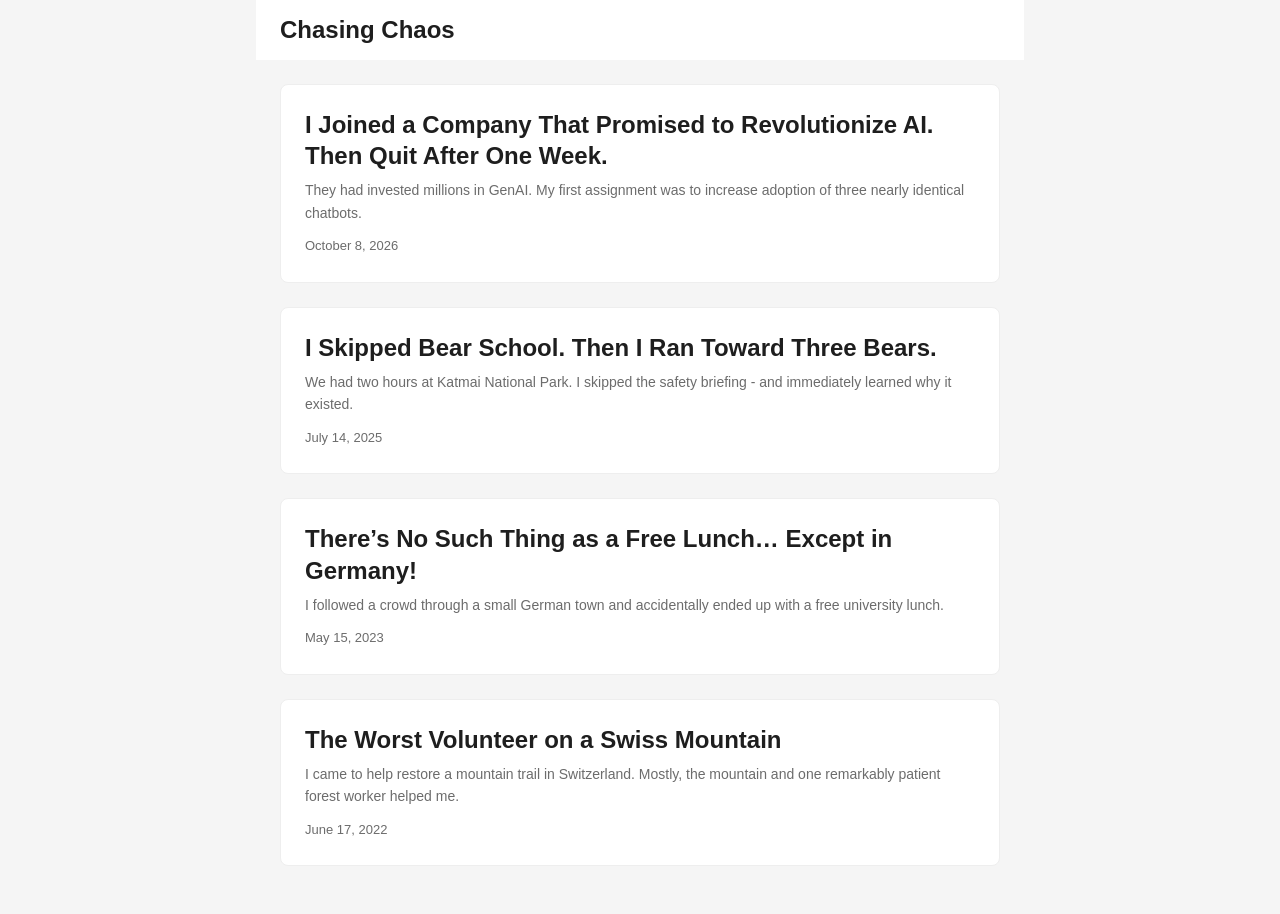
==== index.html @ 2320aa9e "Publish Swiss mountain volunteer story" ====
<!doctype html>
<html lang="en">
<head>
  <meta charset="utf-8">
  <meta name="viewport" content="width=device-width, initial-scale=1">
  <meta name="description" content="Chasing Chaos - essays and notes.">
  <meta name="theme-color" content="#f7f5ef">
  <title>Chasing Chaos</title>
  <link rel="icon" type="image/svg+xml" href="data:image/svg+xml,%3Csvg xmlns='http://www.w3.org/2000/svg' viewBox='0 0 64 64'%3E%3Crect width='64' height='64' rx='12' fill='%23181715'/%3E%3Cpath d='M18 38c8-22 21-22 28-12-7-2-13 2-15 9 7-5 13-3 15 4-11-4-17 9-28-1Z' fill='%23f7f5ef'/%3E%3C/svg%3E">
  <link rel="stylesheet" href="styles.css?v=2">
</head>
<body class="list">
  <header class="site-header">
    <a class="wordmark" href="./" aria-label="Chasing Chaos home">Chasing Chaos</a>
  </header>

  <main>
    <section class="posts" aria-label="Posts">
      <article class="post-card">
        <a class="post-link" href="posts/i-joined-a-company-that-promised-to-revolutionize-ai.html">
          <div class="post-copy">
            <h1>I Joined a Company That Promised to Revolutionize AI. Then Quit After One Week.</h1>
            <p>They had invested millions in GenAI. My first assignment was to increase adoption of three nearly identical chatbots.</p>
            <time datetime="2026-10-08">October 8, 2026</time>
          </div>
        </a>
      </article>

      <article class="post-card">
        <a class="post-link" href="posts/i-skipped-bear-school.html">
          <div class="post-copy">
            <h1>I Skipped Bear School. Then I Ran Toward Three Bears.</h1>
            <p>We had two hours at Katmai National Park. I skipped the safety briefing - and immediately learned why it existed.</p>
            <time datetime="2025-07-14">July 14, 2025</time>
          </div>
        </a>
      </article>

      <article class="post-card">
        <a class="post-link" href="posts/free-lunch-in-germany.html">
          <div class="post-copy">
            <h1>There’s No Such Thing as a Free Lunch… Except in Germany!</h1>
            <p>I followed a crowd through a small German town and accidentally ended up with a free university lunch.</p>
            <time datetime="2023-05-15">May 15, 2023</time>
          </div>
        </a>
      </article>

      <article class="post-card">
        <a class="post-link" href="posts/the-worst-volunteer-on-a-swiss-mountain.html">
          <div class="post-copy">
            <h1>The Worst Volunteer on a Swiss Mountain</h1>
            <p>I came to help restore a mountain trail in Switzerland. Mostly, the mountain and one remarkably patient forest worker helped me.</p>
            <time datetime="2022-06-17">June 17, 2022</time>
          </div>
        </a>
      </article>
    </section>
  </main>
</body>
</html>
---- styles.css ----
:root {
  color-scheme: light;
  --gap: 24px;
  --content-gap: 20px;
  --main-width: 720px;
  --header-height: 60px;
  --radius: 8px;
  --theme: rgb(255, 255, 255);
  --entry: rgb(255, 255, 255);
  --primary: rgb(30, 30, 30);
  --secondary: rgb(108, 108, 108);
  --code-bg: rgb(245, 245, 245);
  --border: rgb(238, 238, 238);
}

*,
*::before,
*::after { box-sizing: border-box; }

html {
  font-size: 16px;
  -webkit-tap-highlight-color: transparent;
}

body {
  margin: 0;
  min-height: 100vh;
  color: var(--primary);
  background: var(--theme);
  font-family: -apple-system, BlinkMacSystemFont, "Segoe UI", Roboto, Oxygen,
    Ubuntu, Cantarell, "Open Sans", "Helvetica Neue", sans-serif;
  font-size: 16px;
  line-height: 1.6;
  word-break: break-word;
}

body.list { background: var(--code-bg); }

a {
  color: var(--primary);
  text-decoration: none;
}

.site-header {
  height: var(--header-height);
  background: var(--theme);
}

.site-header,
main {
  width: 100%;
  margin-inline: auto;
  padding-inline: var(--gap);
}

.site-header {
  display: flex;
  align-items: center;
  max-width: calc(var(--main-width) + var(--gap) * 2);
}

.wordmark {
  display: block;
  font-size: 24px;
  font-weight: 700;
  line-height: var(--header-height);
}

.wordmark:focus-visible,
.post-link:focus-visible {
  outline: 2px solid var(--primary);
  outline-offset: 4px;
}

main {
  position: relative;
  min-height: calc(100vh - var(--header-height));
  max-width: calc(var(--main-width) + var(--gap) * 2);
  padding-top: var(--gap);
  padding-bottom: var(--gap);
}

.posts { width: 100%; }

.post-card {
  position: relative;
  margin-bottom: var(--gap);
  padding: var(--gap);
  background: var(--entry);
  border: 1px solid var(--border);
  border-radius: var(--radius);
  transition: transform 0.1s;
}

.post-card:active { transform: scale(0.96); }

.post-link { display: block; }

.post-copy h1 {
  margin: 0;
  font-size: 24px;
  font-weight: 700;
  line-height: 1.3;
}

.post-copy p {
  display: -webkit-box;
  overflow: hidden;
  margin: 8px 0;
  color: var(--secondary);
  font-size: 14px;
  line-height: 1.6;
  -webkit-box-orient: vertical;
  -webkit-line-clamp: 2;
}

time {
  color: var(--secondary);
  font-size: 13px;
}

@media (max-width: 768px) {
  :root { --gap: 14px; }
}

@media (prefers-reduced-motion: reduce) {
  * { transition: none !important; }
}
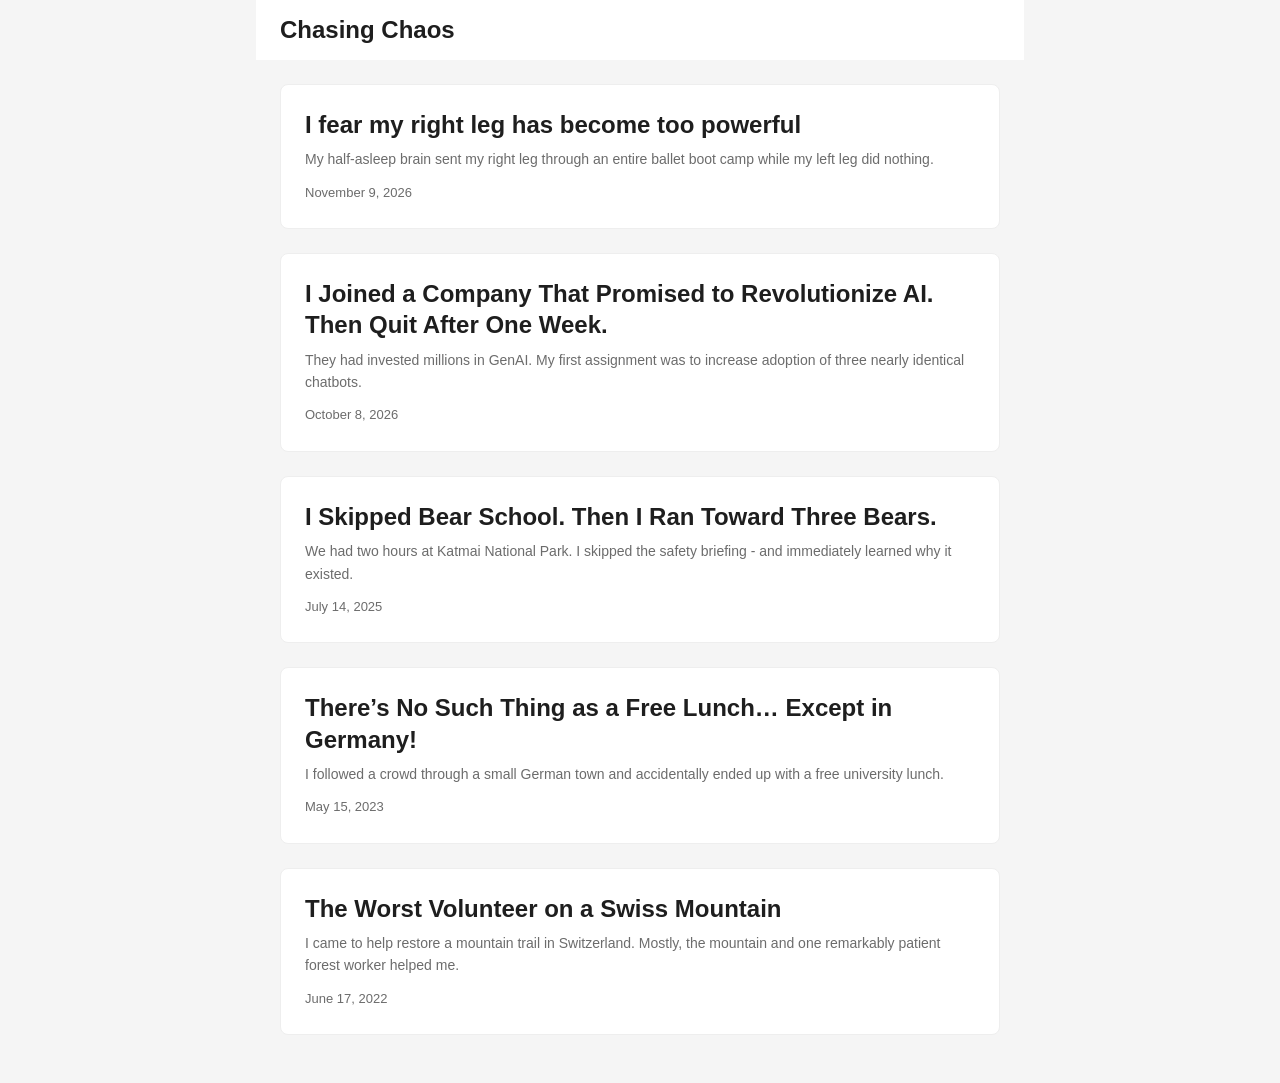
==== commit 1dffc897: "Publish ballet right leg story" ====
--- a/index.html
+++ b/index.html
@@ -16,6 +16,16 @@
 
   <main>
     <section class="posts" aria-label="Posts">
+      <article class="post-card">
+        <a class="post-link" href="posts/i-fear-my-right-leg-has-become-too-powerful.html">
+          <div class="post-copy">
+            <h1>I fear my right leg has become too powerful</h1>
+            <p>My half-asleep brain sent my right leg through an entire ballet boot camp while my left leg did nothing.</p>
+            <time datetime="2026-11-09">November 9, 2026</time>
+          </div>
+        </a>
+      </article>
+
       <article class="post-card">
         <a class="post-link" href="posts/i-joined-a-company-that-promised-to-revolutionize-ai.html">
           <div class="post-copy">
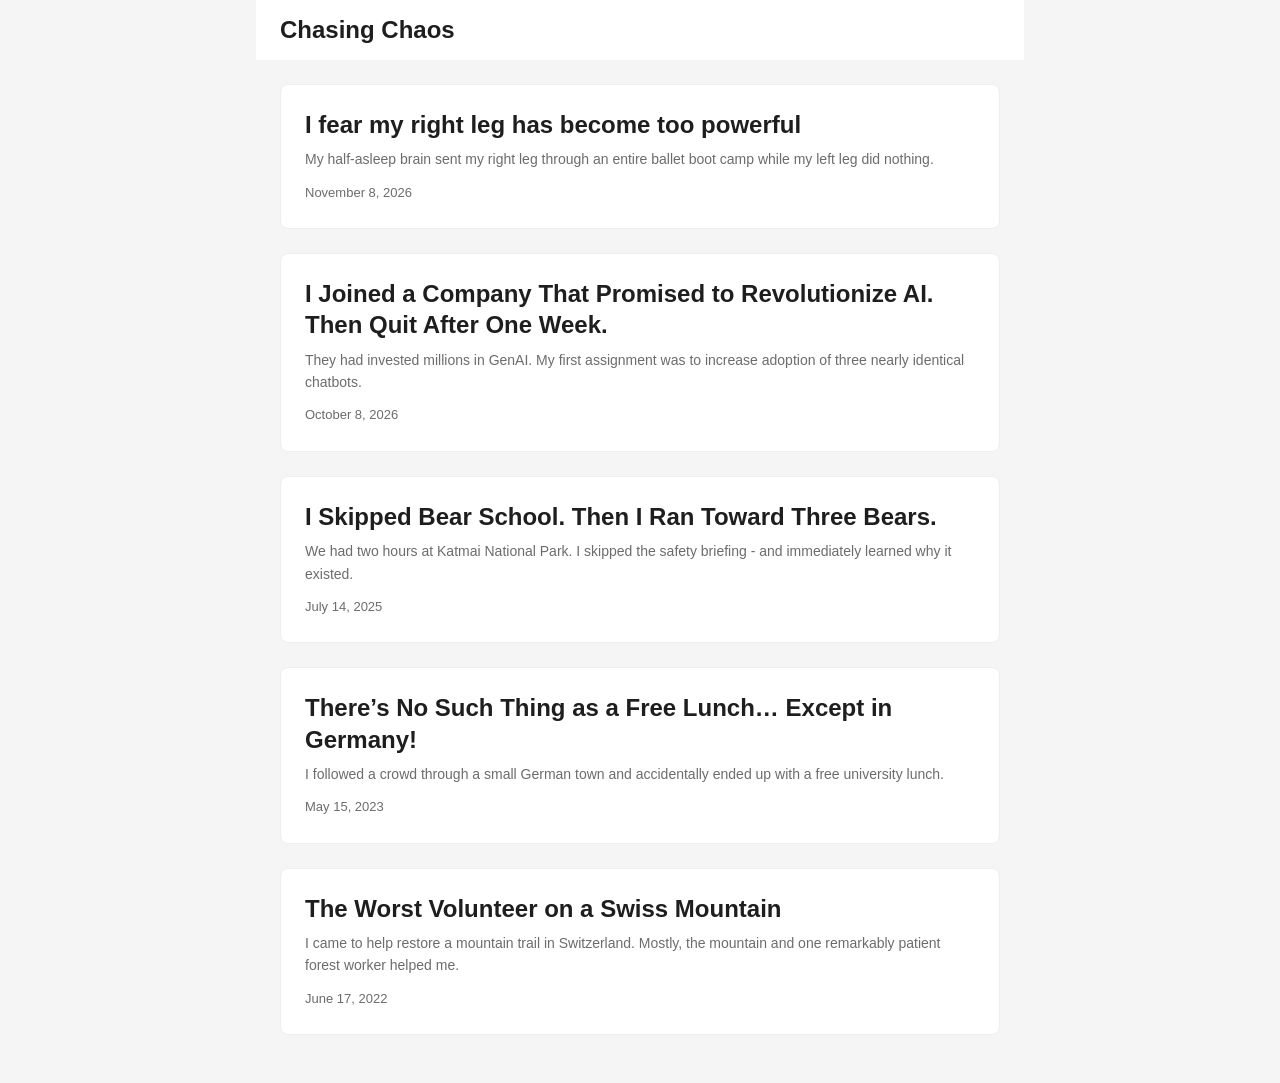
==== commit 0c34094e: "Correct ballet story date to November 8" ====
--- a/index.html
+++ b/index.html
@@ -21,7 +21,7 @@
           <div class="post-copy">
             <h1>I fear my right leg has become too powerful</h1>
             <p>My half-asleep brain sent my right leg through an entire ballet boot camp while my left leg did nothing.</p>
-            <time datetime="2026-11-09">November 9, 2026</time>
+            <time datetime="2026-11-08">November 8, 2026</time>
           </div>
         </a>
       </article>
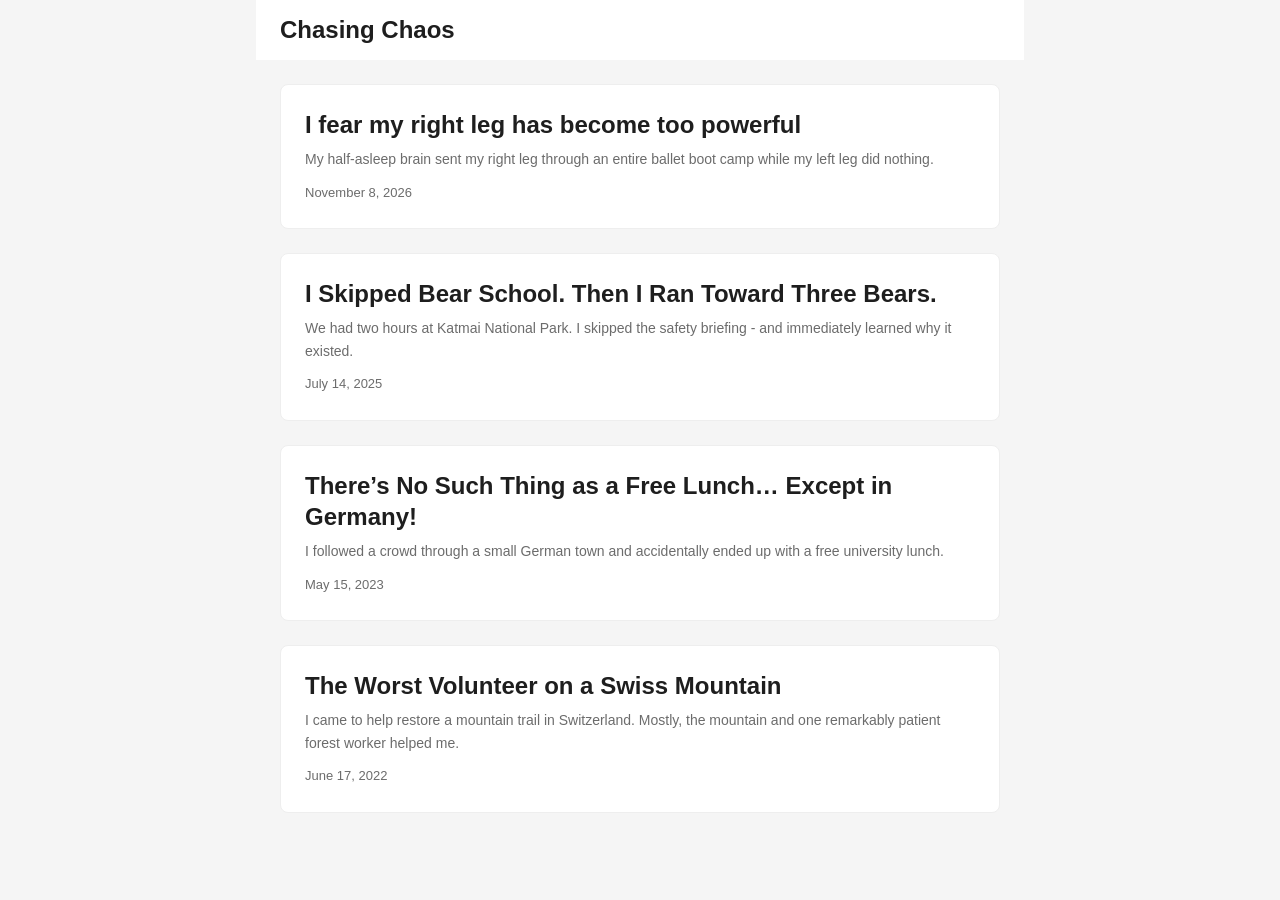
==== commit 45e2b976: "Remove deleted AI company story from production" ====
--- a/index.html
+++ b/index.html
@@ -26,17 +26,7 @@
         </a>
       </article>
 
-      <article class="post-card">
-        <a class="post-link" href="posts/i-joined-a-company-that-promised-to-revolutionize-ai.html">
-          <div class="post-copy">
-            <h1>I Joined a Company That Promised to Revolutionize AI. Then Quit After One Week.</h1>
-            <p>They had invested millions in GenAI. My first assignment was to increase adoption of three nearly identical chatbots.</p>
-            <time datetime="2026-10-08">October 8, 2026</time>
-          </div>
-        </a>
-      </article>
-
-      <article class="post-card">
+<article class="post-card">
         <a class="post-link" href="posts/i-skipped-bear-school.html">
           <div class="post-copy">
             <h1>I Skipped Bear School. Then I Ran Toward Three Bears.</h1>
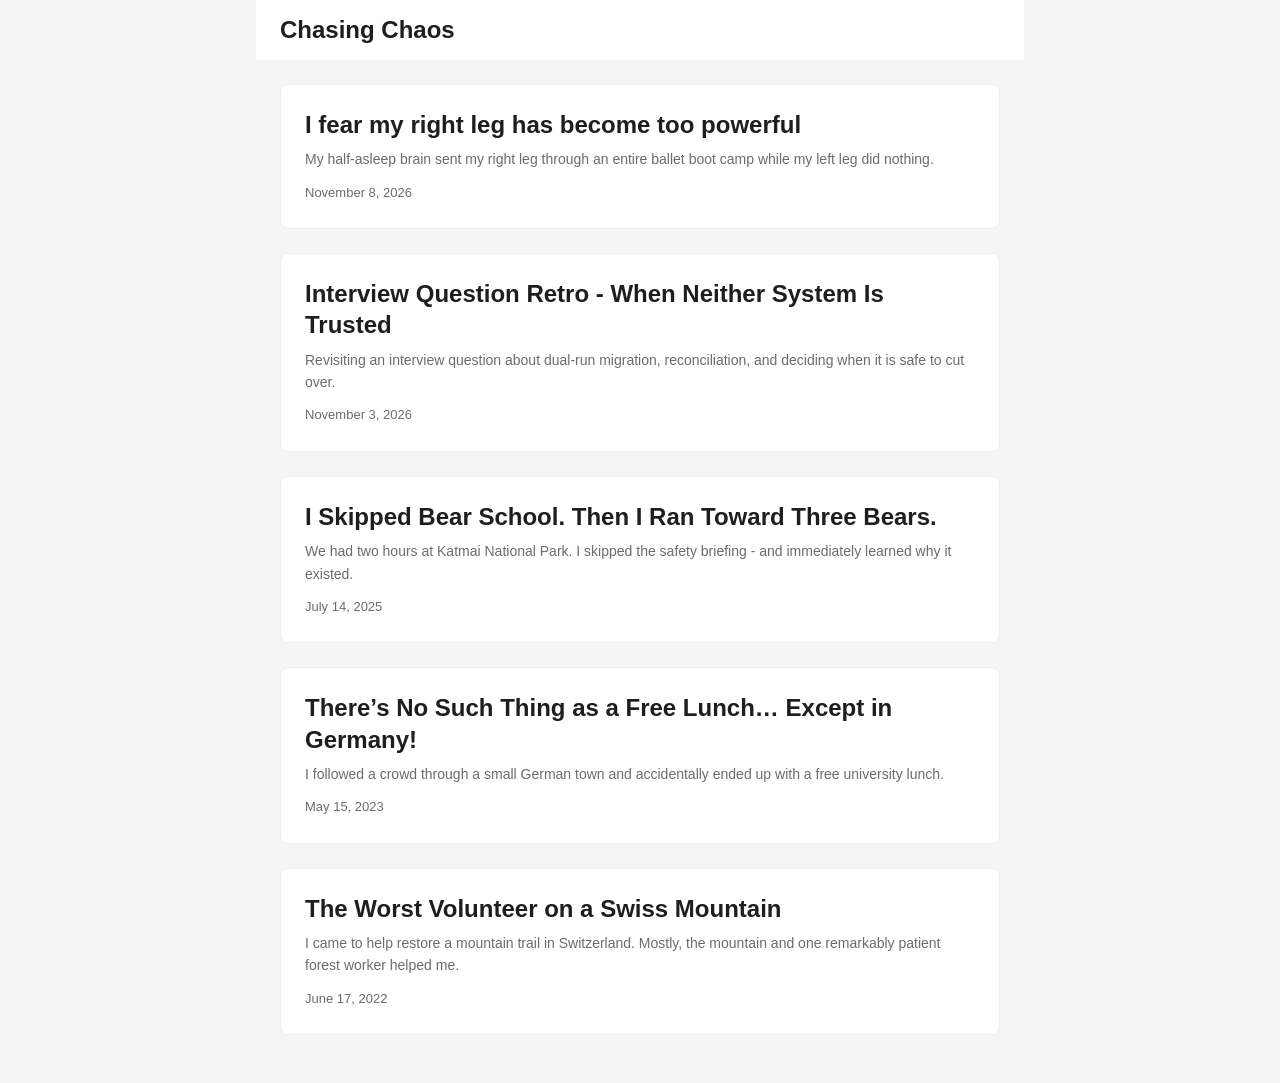
==== commit 31cb9378: "Publish interview question recap" ====
--- a/index.html
+++ b/index.html
@@ -27,6 +27,16 @@
       </article>
 
 <article class="post-card">
+        <a class="post-link" href="posts/when-neither-system-is-trusted.html">
+          <div class="post-copy">
+            <h1>Interview Question Retro - When Neither System Is Trusted</h1>
+            <p>Revisiting an interview question about dual-run migration, reconciliation, and deciding when it is safe to cut over.</p>
+            <time datetime="2026-11-03">November 3, 2026</time>
+          </div>
+        </a>
+      </article>
+
+      <article class="post-card">
         <a class="post-link" href="posts/i-skipped-bear-school.html">
           <div class="post-copy">
             <h1>I Skipped Bear School. Then I Ran Toward Three Bears.</h1>
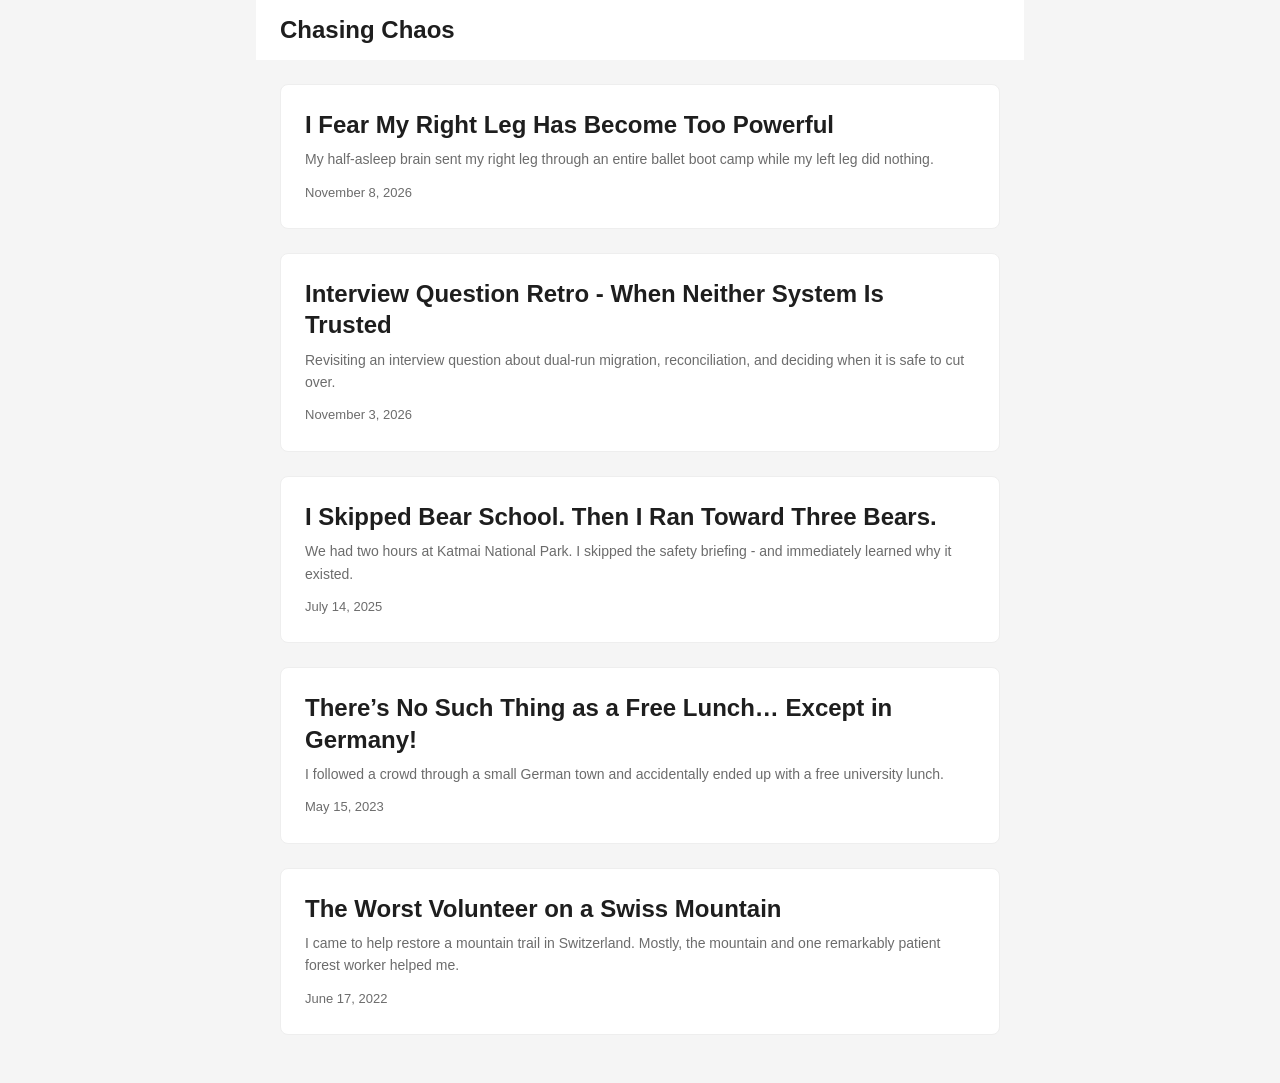
==== commit e8d3c36a: "Capitalize ballet story title" ====
--- a/index.html
+++ b/index.html
@@ -19,7 +19,7 @@
       <article class="post-card">
         <a class="post-link" href="posts/i-fear-my-right-leg-has-become-too-powerful.html">
           <div class="post-copy">
-            <h1>I fear my right leg has become too powerful</h1>
+            <h1>I Fear My Right Leg Has Become Too Powerful</h1>
             <p>My half-asleep brain sent my right leg through an entire ballet boot camp while my left leg did nothing.</p>
             <time datetime="2026-11-08">November 8, 2026</time>
           </div>
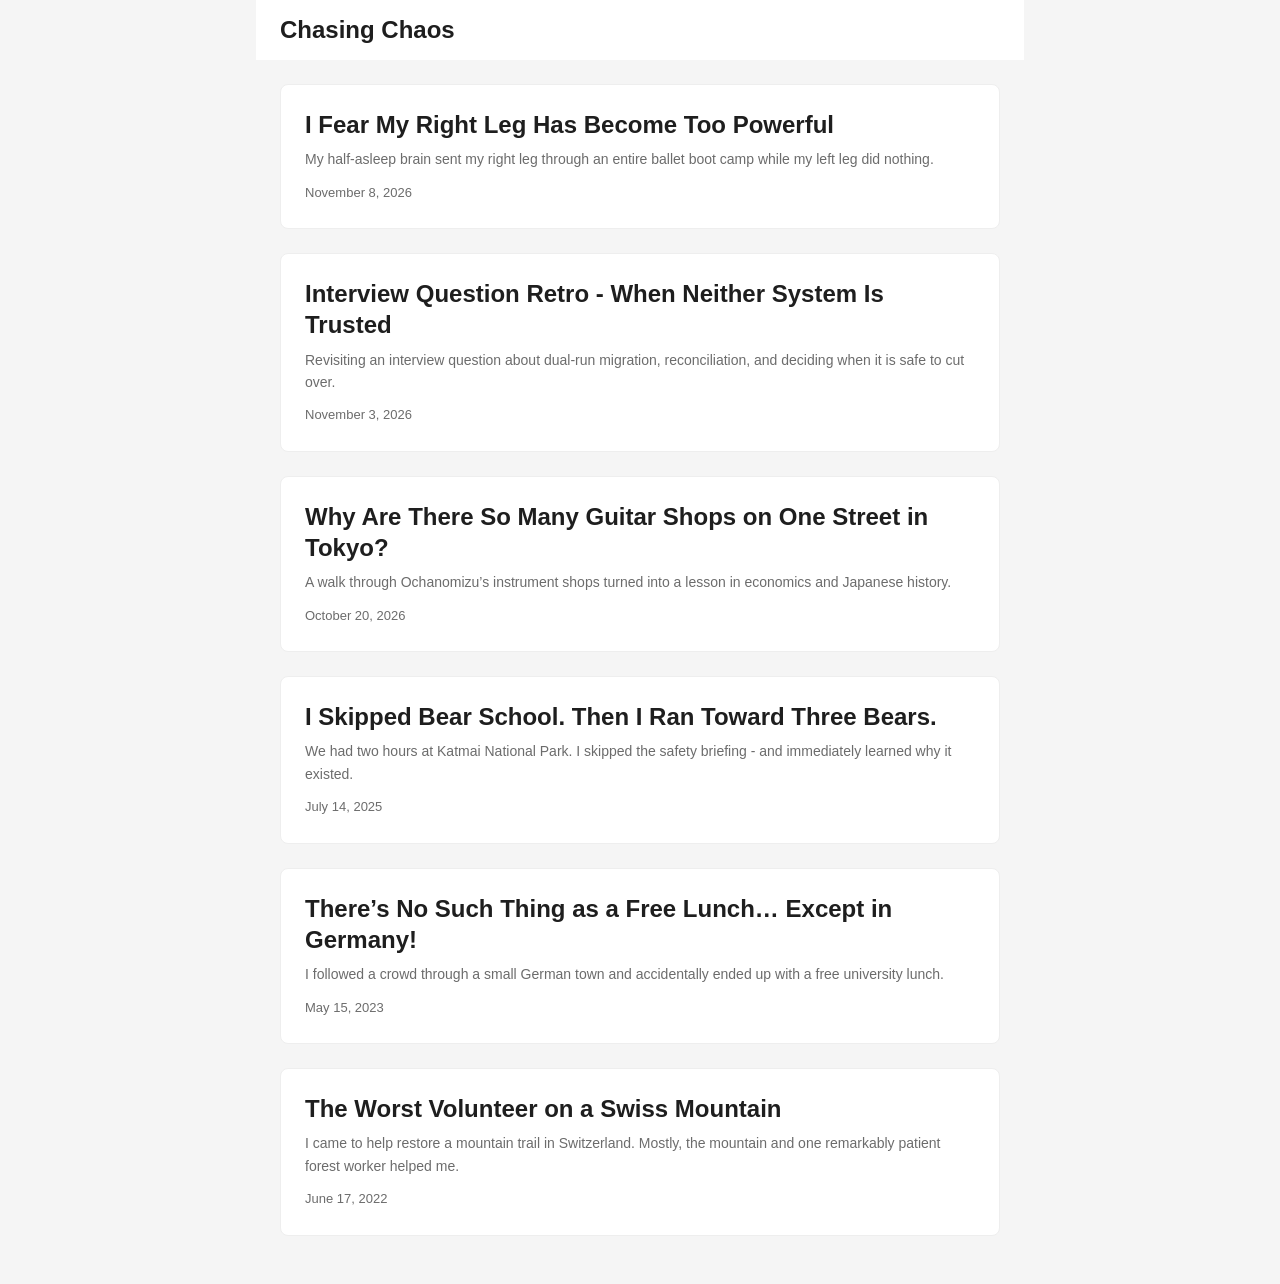
==== commit 37926b26: "Publish Ochanomizu instrument shop story with photos" ====
--- a/index.html
+++ b/index.html
@@ -37,6 +37,16 @@
       </article>
 
       <article class="post-card">
+        <a class="post-link" href="posts/why-are-there-so-many-guitar-shops-on-one-street-in-tokyo.html">
+          <div class="post-copy">
+            <h1>Why Are There So Many Guitar Shops on One Street in Tokyo?</h1>
+            <p>A walk through Ochanomizu’s instrument shops turned into a lesson in economics and Japanese history.</p>
+            <time datetime="2026-10-20">October 20, 2026</time>
+          </div>
+        </a>
+      </article>
+
+      <article class="post-card">
         <a class="post-link" href="posts/i-skipped-bear-school.html">
           <div class="post-copy">
             <h1>I Skipped Bear School. Then I Ran Toward Three Bears.</h1>
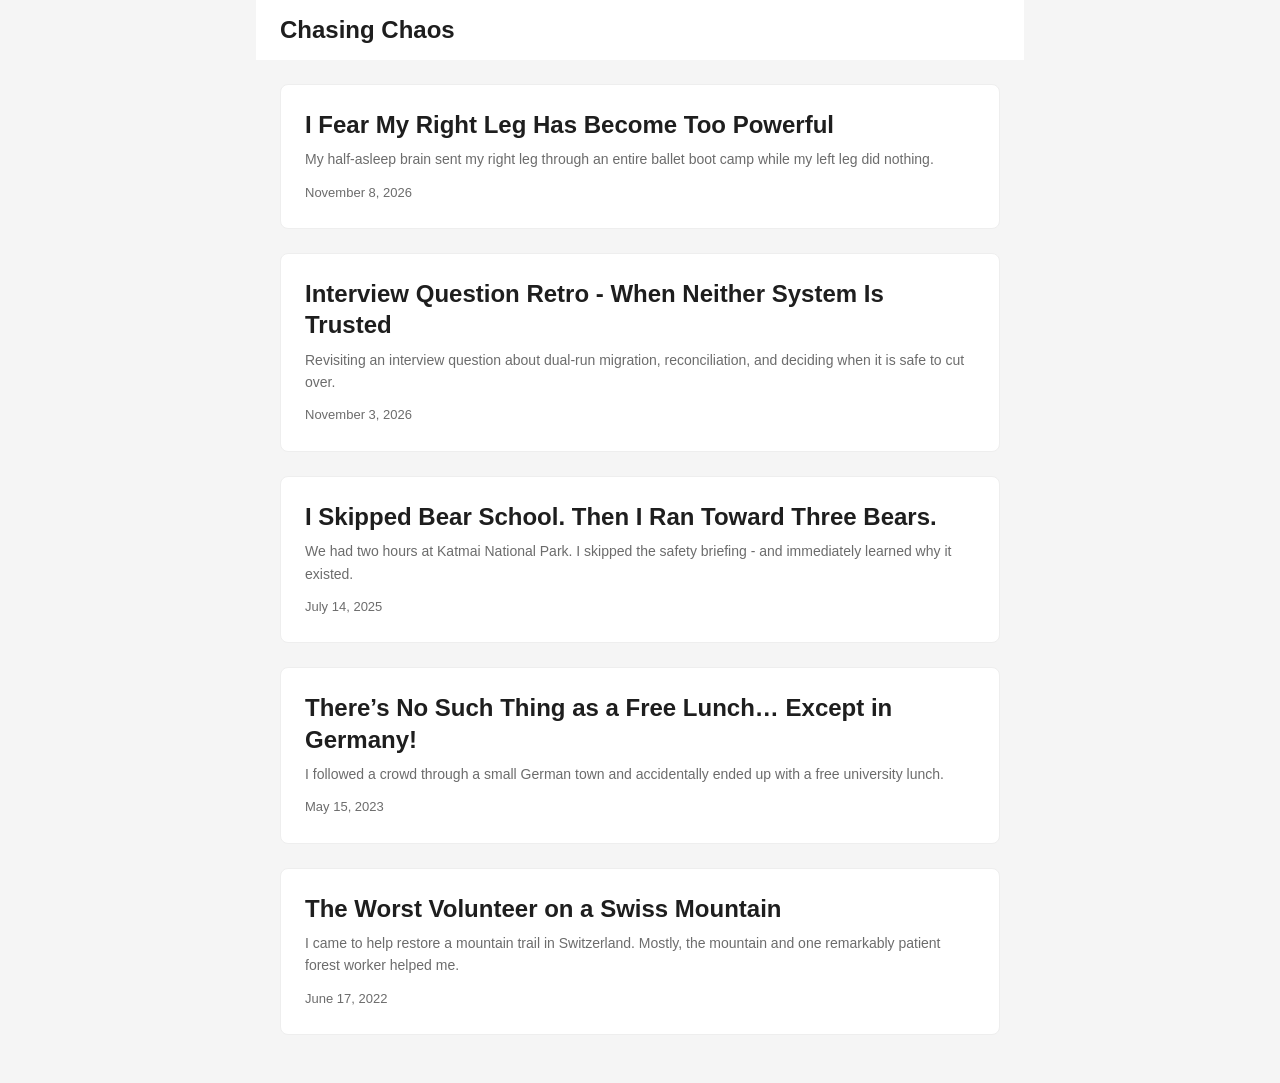
==== commit 369de8ef: "Revert "Publish Ochanomizu instrument shop story with photos" This reverts commit 37926b26568ae383fd" ====
--- a/index.html
+++ b/index.html
@@ -37,16 +37,6 @@
       </article>
 
       <article class="post-card">
-        <a class="post-link" href="posts/why-are-there-so-many-guitar-shops-on-one-street-in-tokyo.html">
-          <div class="post-copy">
-            <h1>Why Are There So Many Guitar Shops on One Street in Tokyo?</h1>
-            <p>A walk through Ochanomizu’s instrument shops turned into a lesson in economics and Japanese history.</p>
-            <time datetime="2026-10-20">October 20, 2026</time>
-          </div>
-        </a>
-      </article>
-
-      <article class="post-card">
         <a class="post-link" href="posts/i-skipped-bear-school.html">
           <div class="post-copy">
             <h1>I Skipped Bear School. Then I Ran Toward Three Bears.</h1>
